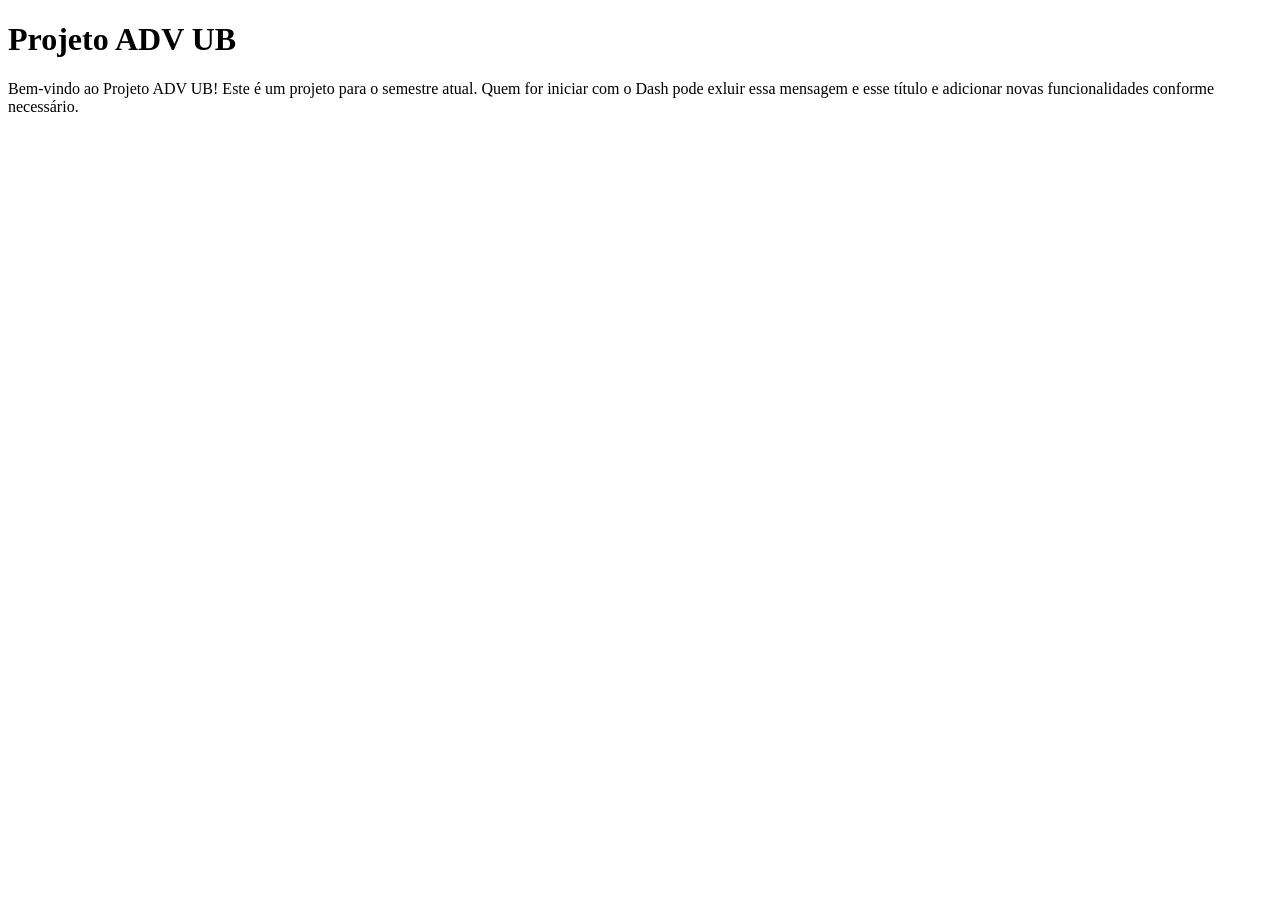
==== index.html @ d756ca96 "fist commit" ====
<!DOCTYPE html>
<html lang="en">
<head>
    <meta charset="UTF-8">
    <meta name="viewport" content="width=device-width, initial-scale=1.0">
    <title>Projeto ADV UB</title>
</head>
<body>
    <h1>Projeto ADV UB</h1>
    <p>Bem-vindo ao Projeto ADV UB! Este é um projeto para o semestre atual. Quem for iniciar com o Dash pode exluir essa mensagem e esse título e adicionar novas funcionalidades conforme necessário.</p>
</body>
</html>
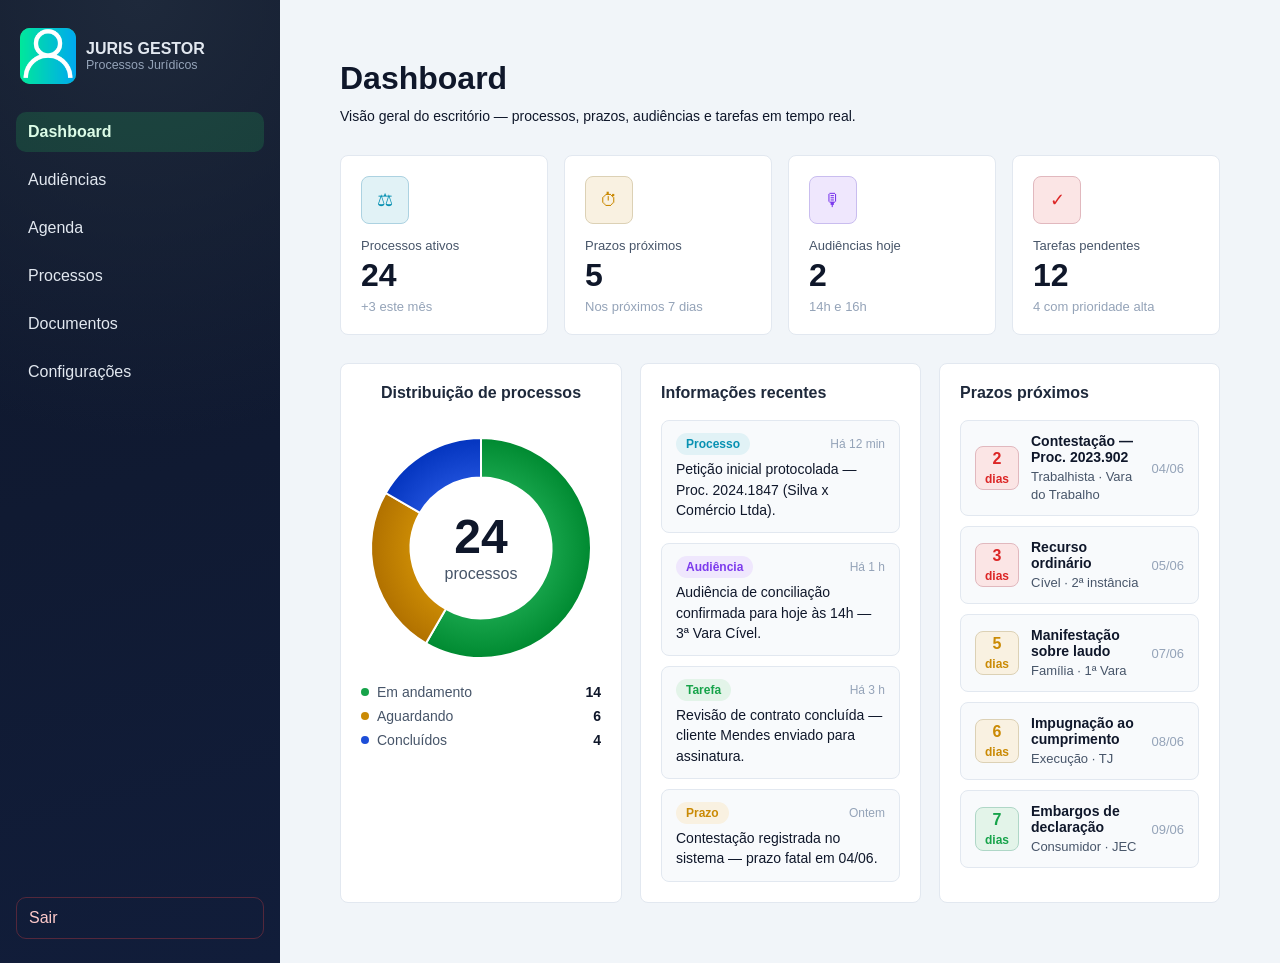
==== commit 424ed9bc: "chore: organiza projeto e aponta index raiz para o dashboard Remove a pasta duplicada (clone antigo)" ====
--- a/index.html
+++ b/index.html
@@ -1,12 +1,19 @@
-<!DOCTYPE html>
-<html lang="en">
-<head>
-    <meta charset="UTF-8">
-    <meta name="viewport" content="width=device-width, initial-scale=1.0">
-    <title>Projeto ADV UB</title>
-</head>
-<body>
-    <h1>Projeto ADV UB</h1>
-    <p>Bem-vindo ao Projeto ADV UB! Este é um projeto para o semestre atual. Quem for iniciar com o Dash pode exluir essa mensagem e esse título e adicionar novas funcionalidades conforme necessário.</p>
-</body>
-</html>+<!doctype html>
+<html lang="pt-br">
+  <head>
+    <meta charset="UTF-8" />
+    <meta name="viewport" content="width=device-width, initial-scale=1.0" />
+    <title>Juris Gestor — ADV UB</title>
+    <meta http-equiv="refresh" content="0; url=./pages/dashboard/index.html" />
+    <link rel="canonical" href="./pages/dashboard/index.html" />
+    <script>
+      window.location.replace("./pages/dashboard/index.html");
+    </script>
+  </head>
+  <body>
+    <p>
+      Redirecionando para o
+      <a href="./pages/dashboard/index.html">Dashboard</a>…
+    </p>
+  </body>
+</html>
